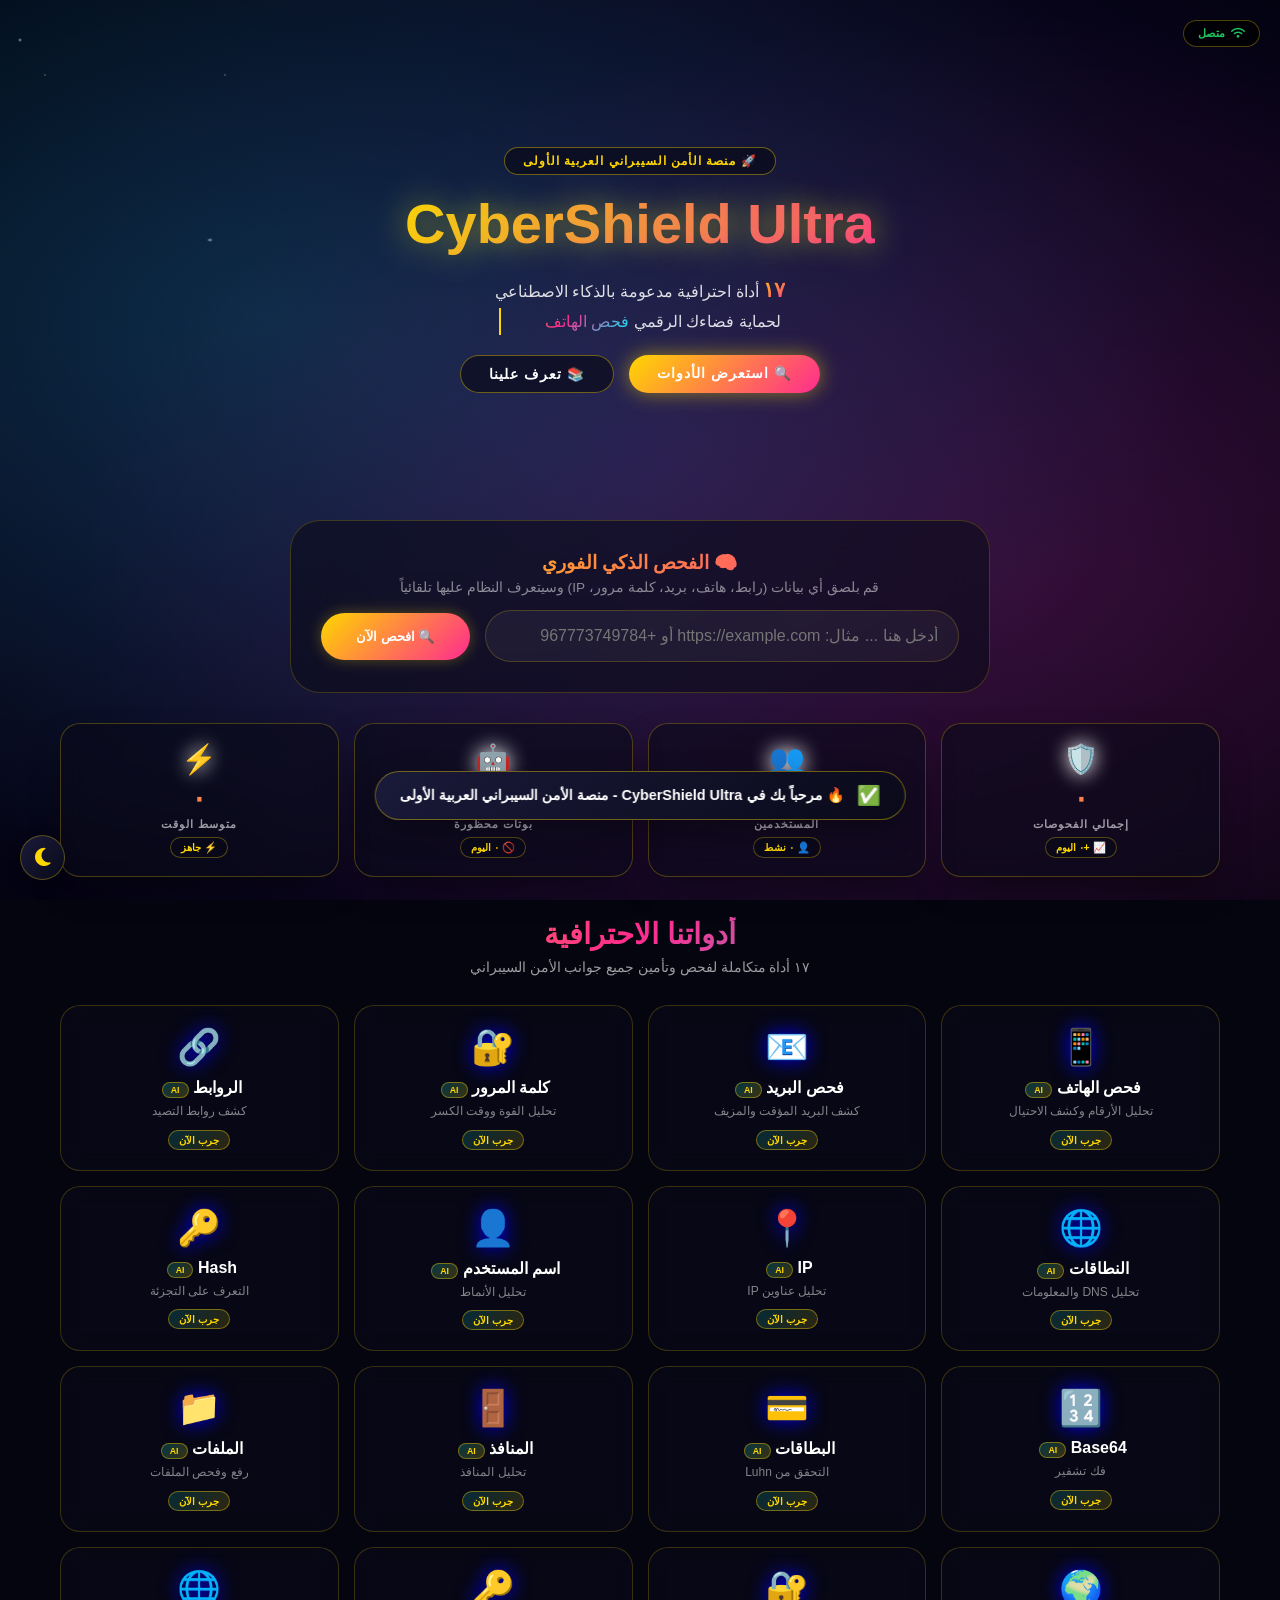
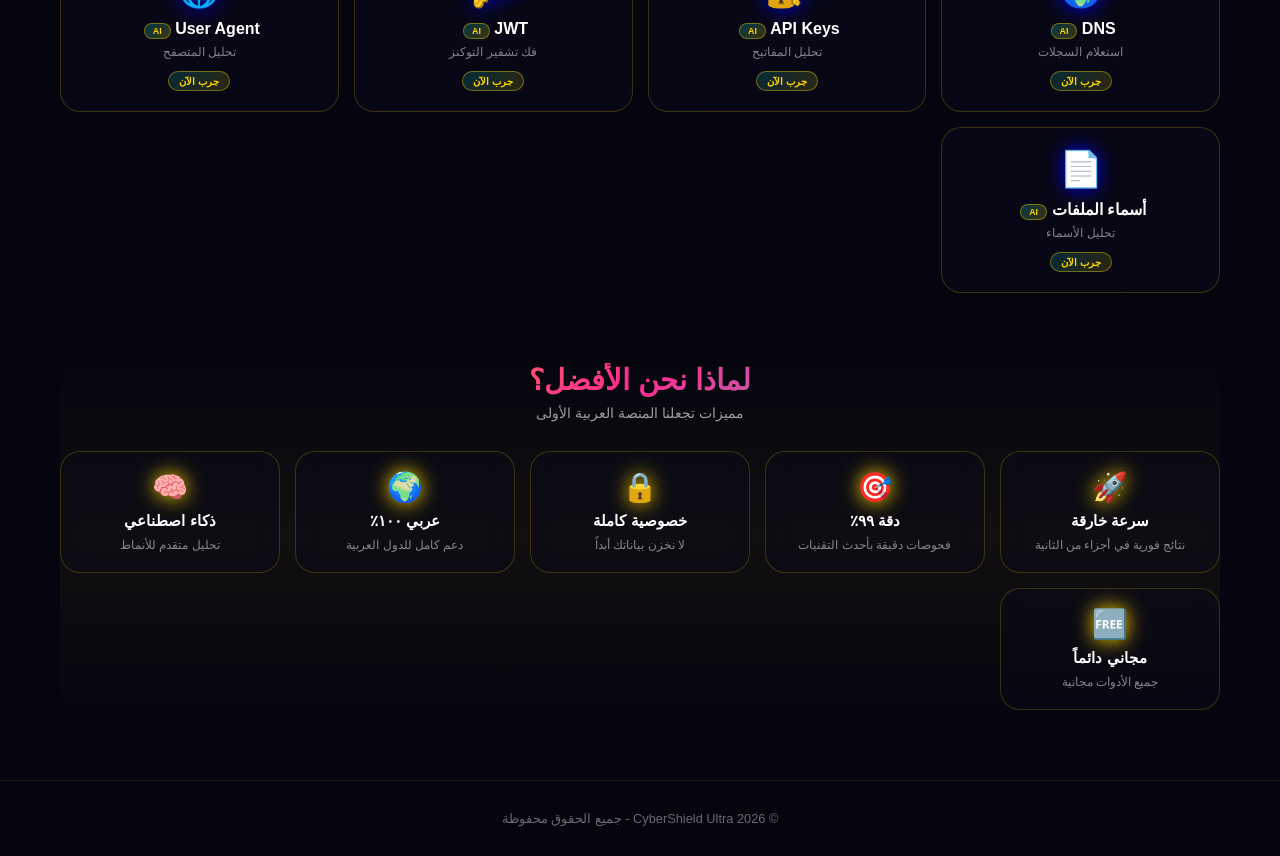
==== index.html @ 10b93363 "Add files via upload" ====
<!DOCTYPE html>
<html lang="ar" dir="rtl">
<head>
    <meta charset="UTF-8">
    <meta name="viewport" content="width=device-width, initial-scale=1.0">
    <title>CyberShield Ultra - منصة الأمن السيبراني العربية الأولى | 17 أداة احترافية مدعومة بالذكاء الاصطناعي</title>
    
    <!-- SEO & Metadata -->
    <meta name="description" content="منصة الأمن السيبراني العربية الأولى CyberShield Ultra تقدم 17 أداة احترافية مجانية: فحص الهاتف وكشف الاحتيال، فحص البريد الإلكتروني والمؤقت، تحليل قوة كلمة المرور، كشف روابط التصيد، تحليل IP و DNS، فحص النطاقات، تحليل Base64 و JWT، التحقق من البطاقات الائتمانية، فحص المنافذ، كشف الملفات الخطرة، تحليل مفاتيح API، وأكثر. إحصائيات حية، ذكاء اصطناعي داخلي، وخصوصية تامة.">
    <meta name="keywords" content="أمن سيبراني, فحص الهاتف, كشف احتيال, فحص البريد الإلكتروني, بريد مؤقت, تحليل كلمة المرور, كشف الروابط, تصيد, فحص IP, تحليل DNS, فحص النطاقات, Base64, JWT, بطاقات ائتمان, فحص المنافذ, أمان الملفات, API Keys, أدوات أمنية مجانية, منصة عربية, CyberShield Ultra">
    <link rel="canonical" href="https://cybersecuritypro.pythonanywhere.com/">

    <!-- Open Graph Tags -->
    <meta property="og:title" content="CyberShield Ultra - منصة الأمن السيبراني العربية الأولى">
    <meta property="og:description" content="منصة الأمن السيبراني العربية الأولى تقدم 17 أداة احترافية مجانية مدعومة بالذكاء الاصطناعي">
    <meta property="og:type" content="website">
    <meta property="og:url" content="https://cybersecuritypro.pythonanywhere.com/">
    <meta property="og:site_name" content="CyberShield Ultra">
    <meta property="og:image" content="https://cybersecuritypro.pythonanywhere.com/static/og-image.jpg">

    <!-- Schema Markup -->
    <script type="application/ld+json">
    {
        "@context": "https://schema.org",
        "@type": "WebSite",
        "name": "CyberShield Ultra",
        "description": "منصة الأمن السيبراني العربية الأولى مع 17 أداة احترافية",
        "url": "https://cybersecuritypro.pythonanywhere.com/",
        "inLanguage": "ar",
        "potentialAction": {
            "@type": "SearchAction",
            "target": {
                "@type": "EntryPoint",
                "urlTemplate": "https://cybersecuritypro.pythonanywhere.com/search?q={search_term_string}"
            },
            "query-input": "required name=search_term_string"
        }
    }
    </script>

    <style>
        /* ============================================================
           CYBERSHIELD ULTRA - LEGENDARY ULTIMATE EDITION v7.0
           (Keep all your original CSS untouched + New Scanner Styles)
           ============================================================ */
        :root {
            --primary-900: #050510;
            --primary-800: #0a0a1a;
            --primary-700: #12122b;
            --primary-600: #1a1a3a;
            --accent-neon: #00f3ff;
            --accent-purple: #b829e0;
            --accent-pink: #ff2b8f;
            --accent-orange: #ff6b2b;
            --accent-gold: #FFD700;
            --accent-silver: #C0C0C0;
            --accent-rainbow: linear-gradient(135deg, #FF0000, #FF7F00, #FFFF00, #00FF00, #0000FF, #4B0082, #9400D3);
            --gradient-magic-1: linear-gradient(135deg, #00f3ff, #b829e0, #ff2b8f, #ff6b2b, #FFD700);
            --gradient-magic-2: linear-gradient(45deg, #FFD700, #ff2b8f, #b829e0, #00f3ff);
            --gradient-magic-3: linear-gradient(225deg, #667eea, #b829e0, #ff2b8f, #FFD700);
            --gradient-rainbow: linear-gradient(90deg, #FF0000, #FF7F00, #FFFF00, #00FF00, #0000FF, #4B0082, #9400D3);
            --glow-magic: 0 0 30px rgba(255, 215, 0, 0.5), 0 0 60px rgba(0, 243, 255, 0.3);
            --glow-rainbow: 0 0 30px rgba(255, 0, 0, 0.5), 0 0 30px rgba(0, 255, 0, 0.3), 0 0 30px rgba(0, 0, 255, 0.3);
        }
        * { margin: 0; padding: 0; box-sizing: border-box; }
        body {
            font-family: 'Tajawal', 'Cairo', sans-serif;
            background: var(--primary-900);
            min-height: 100vh;
            transition: background 0.3s ease;
            overflow-x: hidden;
            color: #fff;
        }
        /* Cosmic Background */
        .cosmic-bg {
            position: fixed; top: 0; left: 0; width: 100%; height: 100%; z-index: -2;
            background: radial-gradient(ellipse at 50% 50%, #0a0a2a, #020210);
            overflow: hidden;
        }
        .stars {
            position: absolute; top: 0; left: 0; width: 100%; height: 100%;
            background-image: radial-gradient(2px 2px at 10% 20%, #fff, rgba(0,0,0,0)), radial-gradient(1px 1px at 30% 50%, #fff, rgba(0,0,0,0)), radial-gradient(3px 2px at 70% 80%, #fff, rgba(0,0,0,0)), radial-gradient(1px 1px at 90% 30%, #fff, rgba(0,0,0,0));
            background-size: 200px 200px, 150px 150px, 300px 300px, 250px 250px;
            background-repeat: no-repeat; animation: starsMove 60s linear infinite; opacity: 0.6;
        }
        @keyframes starsMove { 0% { transform: translate(0, 0); } 100% { transform: translate(50px, 50px); } }
        .nebula {
            position: absolute; top: 50%; left: 50%; width: 150%; height: 150%;
            transform: translate(-50%, -50%);
            background: radial-gradient(ellipse at 30% 40%, rgba(0, 243, 255, 0.15), transparent 50%),
                        radial-gradient(ellipse at 70% 60%, rgba(255, 43, 143, 0.15), transparent 50%),
                        radial-gradient(ellipse at 50% 50%, rgba(184, 41, 224, 0.1), transparent 70%);
            animation: nebulaPulse 20s ease-in-out infinite;
        }
        @keyframes nebulaPulse { 0%, 100% { transform: translate(-50%, -50%) scale(1); opacity: 0.5; } 50% { transform: translate(-50%, -50%) scale(1.1); opacity: 0.8; } }

        /* Light Mode (Kept intact) */
        body.light-mode { --primary-900: #f0f4ff; --primary-800: #e8edff; background: #f0f4ff; }
        body.light-mode .cosmic-bg { background: radial-gradient(ellipse at 50% 50%, #e8edff, #dce4ff); }
        body.light-mode .stat-card-legendary, body.light-mode .tool-card-legendary, body.light-mode .feature-item-legendary { background: rgba(255, 255, 255, 0.9); border-color: rgba(0, 0, 0, 0.1); }
        body.light-mode .stat-label, body.light-mode .tool-desc, body.light-mode .feature-desc { color: rgba(0, 0, 0, 0.6); }
        body.light-mode .tool-name, body.light-mode .feature-title { color: #1a1a3a; }

        /* Welcome Screen */
        .welcome-screen {
            position: fixed; top: 0; left: 0; right: 0; bottom: 0;
            background: linear-gradient(135deg, #0a0a1a, #050510); z-index: 100000;
            display: flex; align-items: center; justify-content: center; flex-direction: column; gap: 20px;
            transition: opacity 0.5s ease, visibility 0.5s ease;
        }
        .welcome-screen.hide { opacity: 0; visibility: hidden; }
        .welcome-logo { font-size: 6rem; animation: welcomePulse 1s ease infinite; filter: drop-shadow(0 0 30px #FFD700); }
        @keyframes welcomePulse { 0%, 100% { transform: scale(1); } 50% { transform: scale(1.15); } }
        .welcome-text { font-size: 1.8rem; font-weight: 800; background: linear-gradient(135deg, #FFD700, #ff2b8f, #00f3ff); -webkit-background-clip: text; -webkit-text-fill-color: transparent; }
        .welcome-spinner { width: 60px; height: 60px; border: 3px solid rgba(255, 215, 0, 0.2); border-top-color: #FFD700; border-right-color: #ff2b8f; border-bottom-color: #00f3ff; border-radius: 50%; animation: spin 1s linear infinite; }
        @keyframes spin { to { transform: rotate(360deg); } }

        /* Progress Bar */
        .progress-bar {
            position: fixed; top: 0; left: 0; width: 0%; height: 4px;
            background: linear-gradient(90deg, #FFD700, #ff2b8f, #00f3ff, #FFD700); background-size: 200% 100%;
            z-index: 10000; transition: width 0.1s ease; box-shadow: 0 0 20px rgba(255, 215, 0, 0.8);
            animation: progressGlow 2s linear infinite;
        }
        @keyframes progressGlow { 0% { background-position: 0% 0%; } 100% { background-position: 200% 0%; } }

        /* Internet Status & Theme Toggle */
        .internet-status {
            position: fixed; top: 20px; right: 20px; padding: 6px 14px; background: rgba(0, 0, 0, 0.7);
            backdrop-filter: blur(10px); border-radius: 50px; font-size: 0.7rem; z-index: 1000;
            display: flex; align-items: center; gap: 6px; border: 1px solid rgba(255, 215, 0, 0.3); font-weight: 600;
        }
        .internet-status.online { color: #22c55e; } .internet-status.offline { color: #ef4444; }
        .theme-toggle {
            position: fixed; bottom: 20px; left: 20px; width: 45px; height: 45px;
            background: linear-gradient(135deg, #1a1a3a, #0a0a1a); border: 1px solid rgba(255, 215, 0, 0.3);
            border-radius: 50%; display: flex; align-items: center; justify-content: center; cursor: pointer;
            z-index: 1000; transition: all 0.3s ease; box-shadow: 0 5px 15px rgba(0, 0, 0, 0.3);
        }
        .theme-toggle:hover { transform: scale(1.1) rotate(15deg); border-color: #FFD700; box-shadow: 0 0 25px rgba(255, 215, 0, 0.6); }
        .theme-toggle i { font-size: 1.3rem; color: #FFD700; transition: transform 0.3s ease; }
        .theme-toggle:hover i { transform: rotate(360deg); }
        .toast-notification {
            position: fixed; bottom: 80px; left: 50%; transform: translateX(-50%) translateY(100px);
            background: linear-gradient(135deg, #1a1a3a, #0a0a1a); border: 1px solid rgba(255, 215, 0, 0.4);
            border-radius: 60px; padding: 12px 24px; color: #fff; z-index: 10000;
            transition: transform 0.3s cubic-bezier(0.175, 0.885, 0.32, 1.275);
            box-shadow: 0 10px 30px rgba(0, 0, 0, 0.3); backdrop-filter: blur(15px);
            display: flex; align-items: center; gap: 12px; font-size: 0.9rem; font-weight: 600;
        }
        .toast-notification.show { transform: translateX(-50%) translateY(0); }
        .toast-icon { font-size: 1.2rem; animation: toastIconPop 0.3s ease; }
        @keyframes toastIconPop { 0% { transform: scale(0); } 100% { transform: scale(1); } }

        /* HERO SECTION & ORIGINAL CSS */
        .hero-legendary { position: relative; min-height: 60vh; display: flex; align-items: center; justify-content: center; text-align: center; padding: 40px 20px; overflow: hidden; }
        .hero-content { position: relative; z-index: 10; max-width: 800px; margin: 0 auto; }
        .hero-badge { display: inline-block; padding: 6px 18px; background: rgba(10, 10, 26, 0.7); border: 1px solid rgba(255, 215, 0, 0.4); border-radius: 50px; color: #FFD700; font-size: 0.75rem; font-weight: 700; letter-spacing: 1px; text-transform: uppercase; margin-bottom: 15px; backdrop-filter: blur(10px); animation: badgePulse 2s infinite; }
        @keyframes badgePulse { 0%, 100% { box-shadow: 0 0 0 0 rgba(255, 215, 0, 0.4); } 50% { box-shadow: 0 0 0 10px rgba(255, 215, 0, 0); } }
        .hero-title { font-size: clamp(2rem, 6vw, 3.5rem); font-weight: 900; line-height: 1.2; margin-bottom: 15px; background: linear-gradient(135deg, #FFD700, #ff2b8f, #00f3ff, #b829e0); background-size: 300% 300%; -webkit-background-clip: text; -webkit-text-fill-color: transparent; animation: gradientMove 5s ease infinite; text-shadow: var(--glow-magic); }
        @keyframes gradientMove { 0%, 100% { background-position: 0% 50%; } 50% { background-position: 100% 50%; } }
        .hero-subtitle { font-size: 1rem; color: rgba(255, 255, 255, 0.85); max-width: 550px; margin: 0 auto 20px; line-height: 1.7; }
        .hero-highlight { font-weight: 800; background: linear-gradient(135deg, #FFD700, #ff2b8f); -webkit-background-clip: text; -webkit-text-fill-color: transparent; font-size: 1.3rem; display: inline-block; }
        .typed-text { display: inline-block; min-width: 130px; text-align: right; background: linear-gradient(135deg, #FFD700, #ff2b8f, #00f3ff); -webkit-background-clip: text; -webkit-text-fill-color: transparent; border-left: 2px solid #FFD700; padding-left: 8px; animation: blink 0.7s infinite; }
        @keyframes blink { 0%, 100% { border-left-color: #FFD700; } 50% { border-left-color: transparent; } }
        .hero-buttons { display: flex; gap: 15px; justify-content: center; flex-wrap: wrap; }
        .btn-legendary { padding: 10px 28px; border-radius: 50px; font-weight: 700; font-size: 0.85rem; letter-spacing: 1px; text-transform: uppercase; transition: all 0.4s cubic-bezier(0.175, 0.885, 0.32, 1.275); position: relative; overflow: hidden; border: none; cursor: pointer; z-index: 1; display: inline-block; text-decoration: none; }
        .btn-primary { background: linear-gradient(135deg, #FFD700, #ff2b8f); color: white; box-shadow: 0 0 20px rgba(255, 215, 0, 0.5); }
        .btn-primary:hover { transform: translateY(-3px); box-shadow: 0 10px 30px rgba(255, 215, 0, 0.6); }
        .btn-secondary { background: rgba(10, 10, 26, 0.7); backdrop-filter: blur(10px); border: 1px solid rgba(255, 215, 0, 0.4); color: #fff; }
        .btn-secondary:hover { background: rgba(255, 215, 0, 0.15); transform: translateY(-3px); border-color: #FFD700; }

        /* Original Stats & Cards CSS */
        .stats-legendary { display: grid; grid-template-columns: repeat(4, 1fr); gap: 15px; margin: 30px 20px; }
        @media (max-width: 768px) { .stats-legendary { grid-template-columns: repeat(2, 1fr); } } @media (max-width: 480px) { .stats-legendary { grid-template-columns: 1fr; } }
        .stat-card-legendary { background: rgba(10, 10, 26, 0.6); backdrop-filter: blur(15px); border: 1px solid rgba(255, 215, 0, 0.25); border-radius: 20px; padding: 18px 12px; text-align: center; transition: all 0.4s cubic-bezier(0.175, 0.885, 0.32, 1.275); position: relative; overflow: hidden; box-shadow: 0 15px 35px -10px rgba(0, 0, 0, 0.5); }
        .stat-card-legendary::before { content: ''; position: absolute; top: 0; left: 0; right: 0; height: 100%; background: linear-gradient(135deg, rgba(0, 243, 255, 0.1), rgba(255, 215, 0, 0.1)); transform: translateY(100%); transition: transform 0.4s ease; }
        .stat-card-legendary:hover::before { transform: translateY(0); }
        .stat-card-legendary:hover { transform: translateY(-5px); border-color: rgba(255, 215, 0, 0.5); box-shadow: 0 20px 40px -15px rgba(255, 215, 0, 0.4); }
        .stat-icon { font-size: 1.8rem; margin-bottom: 8px; filter: drop-shadow(0 0 10px currentColor); animation: statFloat 3s ease-in-out infinite; }
        @keyframes statFloat { 0%, 100% { transform: translateY(0); } 50% { transform: translateY(-5px); } }
        .stat-value { font-size: 1.8rem; font-weight: 900; background: linear-gradient(135deg, #FFD700, #ff2b8f); -webkit-background-clip: text; -webkit-text-fill-color: transparent; line-height: 1; margin-bottom: 5px; }
        .stat-label { color: rgba(255, 255, 255, 0.6); font-size: 0.7rem; text-transform: uppercase; letter-spacing: 1px; font-weight: 600; margin-bottom: 6px; }
        .stat-trend { display: inline-block; padding: 3px 10px; background: rgba(10, 10, 26, 0.7); border: 1px solid rgba(255, 215, 0, 0.3); border-radius: 50px; color: #FFD700; font-size: 0.65rem; font-weight: 600; }

        /* TOOLS & FEATURES */
        .container { max-width: 1200px; margin: 0 auto; }
        .tools-legendary { margin: 40px 20px; }
        .section-header-legendary { text-align: center; margin-bottom: 30px; }
        .section-title-legendary { font-size: 1.8rem; font-weight: 800; margin-bottom: 8px; background: linear-gradient(135deg, #FFD700, #ff2b8f, #00f3ff); -webkit-background-clip: text; -webkit-text-fill-color: transparent; }
        .section-subtitle-legendary { color: rgba(255, 255, 255, 0.6); font-size: 0.85rem; max-width: 400px; margin: 0 auto; }
        .tools-grid-legendary { display: grid; grid-template-columns: repeat(auto-fill, minmax(260px, 1fr)); gap: 15px; }
        .tool-card-legendary { background: rgba(10, 10, 26, 0.5); backdrop-filter: blur(10px); border: 1px solid rgba(255, 215, 0, 0.2); border-radius: 20px; padding: 20px 15px; text-align: center; transition: all 0.4s cubic-bezier(0.175, 0.885, 0.32, 1.275); cursor: pointer; position: relative; overflow: hidden; text-decoration: none; display: block; }
        .tool-card-legendary::before { content: ''; position: absolute; top: 0; left: 0; right: 0; height: 100%; background: linear-gradient(135deg, rgba(0, 243, 255, 0.08), rgba(255, 215, 0, 0.08)); transform: translateY(100%); transition: transform 0.4s ease; z-index: 0; }
        .tool-card-legendary:hover { transform: translateY(-5px); border-color: #FFD700; box-shadow: 0 20px 35px -12px rgba(255, 215, 0, 0.3); }
        .tool-card-legendary:hover::before { transform: translateY(0); }
        .tool-icon { font-size: 2.2rem; margin-bottom: 10px; position: relative; z-index: 1; filter: drop-shadow(0 0 10px currentColor); transition: all 0.3s ease; }
        .tool-card-legendary:hover .tool-icon { transform: scale(1.1) rotate(5deg); filter: drop-shadow(0 0 20px #FFD700); }
        .tool-name { font-size: 1rem; font-weight: 700; color: #fff; margin-bottom: 5px; position: relative; z-index: 1; }
        .tool-desc { color: rgba(255, 255, 255, 0.5); font-size: 0.75rem; line-height: 1.4; margin-bottom: 10px; position: relative; z-index: 1; }
        .tool-badge { display: inline-block; padding: 3px 10px; background: linear-gradient(135deg, rgba(0, 243, 255, 0.15), rgba(255, 215, 0, 0.15)); border: 1px solid rgba(255, 215, 0, 0.4); border-radius: 50px; color: #FFD700; font-size: 0.65rem; font-weight: 600; position: relative; z-index: 1; }
        .ai-badge { display: inline-flex; align-items: center; gap: 3px; background: linear-gradient(135deg, rgba(0, 243, 255, 0.2), rgba(255, 215, 0, 0.2)); border: 1px solid rgba(255, 215, 0, 0.4); border-radius: 50px; padding: 2px 8px; font-size: 0.55rem; font-weight: 600; color: #FFD700; margin-left: 5px; content: 'AI'; }

        /* NEW: Quick Scanner Box (Added with original aesthetics) */
        .scanner-box-legendary {
            max-width: 700px; margin: -20px auto 30px; position: relative; z-index: 20;
            background: rgba(10, 10, 26, 0.6); backdrop-filter: blur(20px); border: 1px solid rgba(255, 215, 0, 0.2);
            border-radius: 30px; padding: 30px; text-align: center;
        }
        .scanner-input-group { display: flex; gap: 15px; align-items: center; margin-top: 15px; flex-wrap: wrap; justify-content: center; }
        #scannerInput { flex: 1; min-width: 200px; padding: 16px 20px; border-radius: 60px; background: rgba(255, 255, 255, 0.05); border: 1px solid rgba(255, 215, 0, 0.2); color: white; font-size: 1rem; outline: none; transition: 0.3s; }
        #scannerInput:focus { border-color: #FFD700; box-shadow: 0 0 15px rgba(255, 215, 0, 0.2); }
        #scanBtnAction { padding: 16px 35px; border-radius: 60px; border: none; background: linear-gradient(135deg, #FFD700, #ff2b8f); color: white; font-weight: bold; cursor: pointer; transition: 0.3s; box-shadow: 0 0 15px rgba(255, 215, 0, 0.3); }
        #scanBtnAction:hover { transform: scale(1.05); box-shadow: 0 0 25px rgba(255, 215, 0, 0.5); }
        #scannerResult { margin-top: 20px; display: none; text-align: left; background: rgba(0, 0, 0, 0.3); border-radius: 16px; padding: 15px; border: 1px solid rgba(255, 215, 0, 0.1); max-height: 250px; overflow-y: auto; }
        #scannerResult pre { font-family: monospace; color: #a5f3fc; white-space: pre-wrap; word-wrap: break-word; margin: 0; }
        .scanner-loader { display: none; margin: 10px auto; width: 30px; height: 30px; border-radius: 50%; border: 3px solid rgba(255,255,255,0.1); border-top-color: #FFD700; animation: spin 1s linear infinite; }

        .features-legendary { margin: 40px 20px; padding: 30px 0; background: linear-gradient(180deg, transparent, rgba(255, 215, 0, 0.05), transparent); border-radius: 50px; }
        .features-grid-legendary { display: grid; grid-template-columns: repeat(auto-fit, minmax(220px, 1fr)); gap: 15px; }
        .feature-item-legendary { background: rgba(10, 10, 26, 0.4); backdrop-filter: blur(10px); border: 1px solid rgba(255, 215, 0, 0.2); border-radius: 20px; padding: 18px; text-align: center; transition: all 0.4s ease; }
        .feature-item-legendary:hover { border-color: #FFD700; transform: translateY(-5px); box-shadow: 0 15px 30px -12px rgba(255, 215, 0, 0.3); }
        .feature-icon { font-size: 1.8rem; margin-bottom: 8px; filter: drop-shadow(0 0 10px #FFD700); }
        .feature-title { font-size: 0.95rem; font-weight: 700; color: #fff; margin-bottom: 6px; }
        .feature-desc { color: rgba(255, 255, 255, 0.5); font-size: 0.75rem; line-height: 1.5; }
        .scroll-reveal { opacity: 0; transform: translateY(30px); transition: all 0.6s cubic-bezier(0.175, 0.885, 0.32, 1.275); }
        .scroll-reveal.revealed { opacity: 1; transform: translateY(0); }
        ::-webkit-scrollbar { width: 8px; } ::-webkit-scrollbar-track { background: #0a0a1a; } ::-webkit-scrollbar-thumb { background: linear-gradient(135deg, #FFD700, #ff2b8f); border-radius: 10px; } ::-webkit-scrollbar-thumb:hover { background: linear-gradient(135deg, #ff2b8f, #00f3ff); }
    </style>
</head>
<body>

<div class="cosmic-bg"><div class="stars"></div><div class="nebula"></div></div>

<div class="welcome-screen" id="welcomeScreen">
    <div class="welcome-logo">🛡️</div>
    <div class="welcome-text">CyberShield Ultra</div>
    <div class="welcome-spinner"></div>
</div>

<div class="progress-bar" id="progressBar"></div>
<div class="internet-status" id="internetStatus">
    <i class="fas fa-wifi"></i> <span id="internetText">متصل</span>
</div>
<div class="theme-toggle" id="themeToggle">
    <i class="fas fa-moon"></i>
</div>

<section class="hero-legendary">
    <div class="hero-content">
        <div class="hero-badge">🚀 منصة الأمن السيبراني العربية الأولى</div>
        <h2 class="hero-title">CyberShield Ultra</h2>
        <p class="hero-subtitle">
            <span class="hero-highlight">١٧</span> أداة احترافية مدعومة بالذكاء الاصطناعي<br>
            لحماية فضاءك الرقمي <span class="typed-text"></span>
        </p>
        <div class="hero-buttons">
            <a href="#tools" class="btn-legendary btn-primary">🔍 استعرض الأدوات</a>
            <a href="https://cybersecuritypro.pythonanywhere.com/about" class="btn-legendary btn-secondary">📚 تعرف علينا</a>
        </div>
    </div>
</section>

<!-- ⭐ NEW: ULTRA SMART SCANNER (Works with all 17 tools via API) -->
<div class="container">
    <div class="scanner-box-legendary scroll-reveal">
        <h3 style="margin-bottom: 5px; font-size: 1.2rem; background: linear-gradient(135deg, #FFD700, #ff2b8f); -webkit-background-clip: text; -webkit-text-fill-color: transparent;">🧠 الفحص الذكي الفوري</h3>
        <p style="color: rgba(255,255,255,0.5); font-size: 0.85rem;">قم بلصق أي بيانات (رابط، هاتف، بريد، كلمة مرور، IP) وسيتعرف النظام عليها تلقائياً</p>
        <div class="scanner-input-group">
            <input type="text" id="scannerInput" placeholder="أدخل هنا ... مثال: https://example.com أو +967773749784">
            <button id="scanBtnAction" onclick="runSmartScan()">🔍 افحص الآن</button>
        </div>
        <div class="scanner-loader" id="scannerLoader"></div>
        <div id="scannerResult"><pre></pre></div>
    </div>
</div>

<div class="container">
    <div class="stats-legendary">
        <div class="stat-card-legendary scroll-reveal">
            <div class="stat-icon">🛡️</div>
            <div class="stat-value"><span class="counter-number" id="total-scans">٠</span></div>
            <div class="stat-label">إجمالي الفحوصات</div>
            <div class="stat-trend" id="scans-trend">📈 +٠ اليوم</div>
        </div>
        <div class="stat-card-legendary scroll-reveal">
            <div class="stat-icon">👥</div>
            <div class="stat-value"><span class="counter-number" id="total-users">٠</span></div>
            <div class="stat-label">المستخدمين</div>
            <div class="stat-trend" id="users-trend">👤 ٠ نشط</div>
        </div>
        <div class="stat-card-legendary scroll-reveal">
            <div class="stat-icon">🤖</div>
            <div class="stat-value"><span class="counter-number" id="blocked-bots">٠</span></div>
            <div class="stat-label">بوتات محظورة</div>
            <div class="stat-trend" id="bots-trend">🚫 ٠ اليوم</div>
        </div>
        <div class="stat-card-legendary scroll-reveal">
            <div class="stat-icon">⚡</div>
            <div class="stat-value"><span class="counter-number" id="avg-time">٠</span></div>
            <div class="stat-label">متوسط الوقت</div>
            <div class="stat-trend" id="time-trend">⚡ جاهز</div>
        </div>
    </div>

    <section class="tools-legendary" id="tools">
        <div class="section-header-legendary">
            <h2 class="section-title-legendary">أدواتنا الاحترافية</h2>
            <p class="section-subtitle-legendary">١٧ أداة متكاملة لفحص وتأمين جميع جوانب الأمن السيبراني</p>
        </div>
        <div class="tools-grid-legendary">
            <!-- Static 17 Tools (Fixed Absolute URLs) -->
            <a href="https://cybersecuritypro.pythonanywhere.com/phone-check" class="tool-card-legendary scroll-reveal"><div class="tool-icon">📱</div><h3 class="tool-name">فحص الهاتف <span class="ai-badge">AI</span></h3><p class="tool-desc">تحليل الأرقام وكشف الاحتيال</p><span class="tool-badge">جرب الآن</span></a>
            <a href="https://cybersecuritypro.pythonanywhere.com/email-check" class="tool-card-legendary scroll-reveal"><div class="tool-icon">📧</div><h3 class="tool-name">فحص البريد <span class="ai-badge">AI</span></h3><p class="tool-desc">كشف البريد المؤقت والمزيف</p><span class="tool-badge">جرب الآن</span></a>
            <a href="https://cybersecuritypro.pythonanywhere.com/password-check" class="tool-card-legendary scroll-reveal"><div class="tool-icon">🔐</div><h3 class="tool-name">كلمة المرور <span class="ai-badge">AI</span></h3><p class="tool-desc">تحليل القوة ووقت الكسر</p><span class="tool-badge">جرب الآن</span></a>
            <a href="https://cybersecuritypro.pythonanywhere.com/url-check" class="tool-card-legendary scroll-reveal"><div class="tool-icon">🔗</div><h3 class="tool-name">الروابط <span class="ai-badge">AI</span></h3><p class="tool-desc">كشف روابط التصيد</p><span class="tool-badge">جرب الآن</span></a>
            <a href="https://cybersecuritypro.pythonanywhere.com/domain-check" class="tool-card-legendary scroll-reveal"><div class="tool-icon">🌐</div><h3 class="tool-name">النطاقات <span class="ai-badge">AI</span></h3><p class="tool-desc">تحليل DNS والمعلومات</p><span class="tool-badge">جرب الآن</span></a>
            <a href="https://cybersecuritypro.pythonanywhere.com/ip-check" class="tool-card-legendary scroll-reveal"><div class="tool-icon">📍</div><h3 class="tool-name">IP <span class="ai-badge">AI</span></h3><p class="tool-desc">تحليل عناوين IP</p><span class="tool-badge">جرب الآن</span></a>
            <a href="https://cybersecuritypro.pythonanywhere.com/username-check" class="tool-card-legendary scroll-reveal"><div class="tool-icon">👤</div><h3 class="tool-name">اسم المستخدم <span class="ai-badge">AI</span></h3><p class="tool-desc">تحليل الأنماط</p><span class="tool-badge">جرب الآن</span></a>
            <a href="https://cybersecuritypro.pythonanywhere.com/hash-check" class="tool-card-legendary scroll-reveal"><div class="tool-icon">🔑</div><h3 class="tool-name">Hash <span class="ai-badge">AI</span></h3><p class="tool-desc">التعرف على التجزئة</p><span class="tool-badge">جرب الآن</span></a>
            <a href="https://cybersecuritypro.pythonanywhere.com/base64-check" class="tool-card-legendary scroll-reveal"><div class="tool-icon">🔢</div><h3 class="tool-name">Base64 <span class="ai-badge">AI</span></h3><p class="tool-desc">فك تشفير</p><span class="tool-badge">جرب الآن</span></a>
            <a href="https://cybersecuritypro.pythonanywhere.com/credit-card-check" class="tool-card-legendary scroll-reveal"><div class="tool-icon">💳</div><h3 class="tool-name">البطاقات <span class="ai-badge">AI</span></h3><p class="tool-desc">التحقق من Luhn</p><span class="tool-badge">جرب الآن</span></a>
            <a href="https://cybersecuritypro.pythonanywhere.com/port-check" class="tool-card-legendary scroll-reveal"><div class="tool-icon">🚪</div><h3 class="tool-name">المنافذ <span class="ai-badge">AI</span></h3><p class="tool-desc">تحليل المنافذ</p><span class="tool-badge">جرب الآن</span></a>
            <a href="https://cybersecuritypro.pythonanywhere.com/file-upload-check" class="tool-card-legendary scroll-reveal"><div class="tool-icon">📁</div><h3 class="tool-name">الملفات <span class="ai-badge">AI</span></h3><p class="tool-desc">رفع وفحص الملفات</p><span class="tool-badge">جرب الآن</span></a>
            <a href="https://cybersecuritypro.pythonanywhere.com/dns-check" class="tool-card-legendary scroll-reveal"><div class="tool-icon">🌍</div><h3 class="tool-name">DNS <span class="ai-badge">AI</span></h3><p class="tool-desc">استعلام السجلات</p><span class="tool-badge">جرب الآن</span></a>
            <a href="https://cybersecuritypro.pythonanywhere.com/api-key-check" class="tool-card-legendary scroll-reveal"><div class="tool-icon">🔐</div><h3 class="tool-name">API Keys <span class="ai-badge">AI</span></h3><p class="tool-desc">تحليل المفاتيح</p><span class="tool-badge">جرب الآن</span></a>
            <a href="https://cybersecuritypro.pythonanywhere.com/jwt-check" class="tool-card-legendary scroll-reveal"><div class="tool-icon">🔑</div><h3 class="tool-name">JWT <span class="ai-badge">AI</span></h3><p class="tool-desc">فك تشفير التوكنز</p><span class="tool-badge">جرب الآن</span></a>
            <a href="https://cybersecuritypro.pythonanywhere.com/user-agent-check" class="tool-card-legendary scroll-reveal"><div class="tool-icon">🌐</div><h3 class="tool-name">User Agent <span class="ai-badge">AI</span></h3><p class="tool-desc">تحليل المتصفح</p><span class="tool-badge">جرب الآن</span></a>
            <a href="https://cybersecuritypro.pythonanywhere.com/filename-check" class="tool-card-legendary scroll-reveal"><div class="tool-icon">📄</div><h3 class="tool-name">أسماء الملفات <span class="ai-badge">AI</span></h3><p class="tool-desc">تحليل الأسماء</p><span class="tool-badge">جرب الآن</span></a>
        </div>
    </section>

    <section class="features-legendary">
        <div class="section-header-legendary">
            <h2 class="section-title-legendary">لماذا نحن الأفضل؟</h2>
            <p class="section-subtitle-legendary">مميزات تجعلنا المنصة العربية الأولى</p>
        </div>
        <div class="features-grid-legendary">
            <div class="feature-item-legendary scroll-reveal"><div class="feature-icon">🚀</div><h3 class="feature-title">سرعة خارقة</h3><p class="feature-desc">نتائج فورية في أجزاء من الثانية</p></div>
            <div class="feature-item-legendary scroll-reveal"><div class="feature-icon">🎯</div><h3 class="feature-title">دقة ٩٩٪</h3><p class="feature-desc">فحوصات دقيقة بأحدث التقنيات</p></div>
            <div class="feature-item-legendary scroll-reveal"><div class="feature-icon">🔒</div><h3 class="feature-title">خصوصية كاملة</h3><p class="feature-desc">لا نخزن بياناتك أبداً</p></div>
            <div class="feature-item-legendary scroll-reveal"><div class="feature-icon">🌍</div><h3 class="feature-title">عربي ١٠٠٪</h3><p class="feature-desc">دعم كامل للدول العربية</p></div>
            <div class="feature-item-legendary scroll-reveal"><div class="feature-icon">🧠</div><h3 class="feature-title">ذكاء اصطناعي</h3><p class="feature-desc">تحليل متقدم للأنماط</p></div>
            <div class="feature-item-legendary scroll-reveal"><div class="feature-icon">🆓</div><h3 class="feature-title">مجاني دائماً</h3><p class="feature-desc">جميع الأدوات مجانية</p></div>
        </div>
    </section>
</div>

<footer style="text-align: center; padding: 30px; color: rgba(255,255,255,0.4); font-size: 0.8rem; border-top: 1px solid rgba(255,215,0,0.1); margin-top: 40px;">
    <p>© 2026 CyberShield Ultra - جميع الحقوق محفوظة</p>
</footer>

<!-- JAVASCRIPT -->
<link rel="stylesheet" href="https://cdnjs.cloudflare.com/ajax/libs/font-awesome/6.4.0/css/all.min.css">
<script>
(function() {
    "use strict";
    function toArabicNumber(num) {
        if (num === undefined || num === null) return '٠';
        const arabicDigits = ['٠', '١', '٢', '٣', '٤', '٥', '٦', '٧', '٨', '٩'];
        return num.toString().replace(/\d/g, (d) => arabicDigits[d]);
    }
    
    function animateCounter(element, target) {
        if (!element) return;
        let current = 0; const duration = 1000; const stepTime = 20; const steps = duration / stepTime; const increment = target / steps;
        const interval = setInterval(() => {
            current += increment;
            if (current >= target) { element.textContent = toArabicNumber(Math.floor(target)); clearInterval(interval); element.style.transform = 'scale(1.05)'; setTimeout(() => { element.style.transform = ''; }, 200); }
            else { element.textContent = toArabicNumber(Math.floor(current)); }
        }, stepTime);
    }

    async function loadLiveStats() {
        try {
            // ✅ FIX: Absolute URL pointing to your PythonAnywhere API
            const response = await fetch('https://cybersecuritypro.pythonanywhere.com/api/public/stats');
            if (response.ok) {
                const stats = await response.json();
                animateCounter(document.getElementById('total-scans'), stats.total_scans || 0);
                animateCounter(document.getElementById('total-users'), stats.active_users || 0);
                animateCounter(document.getElementById('blocked-bots'), stats.blocked_bots || 0);
                animateCounter(document.getElementById('avg-time'), Math.round(stats.avg_response_time_ms || 0));
                const scansTrend = document.getElementById('scans-trend');
                if (scansTrend) scansTrend.innerHTML = `📈 +${toArabicNumber(stats.today_scans || 0)} اليوم`;
            }
        } catch (error) { console.error('❌ فشل جلب الإحصائيات:', error); }
    }

    function showToast(message, type = 'success') {
        const toast = document.createElement('div'); toast.className = 'toast-notification';
        const icon = type === 'success' ? '✅' : type === 'error' ? '❌' : 'ℹ️';
        toast.innerHTML = `<div class="toast-icon">${icon}</div><div>${message}</div>`;
        document.body.appendChild(toast);
        setTimeout(() => toast.classList.add('show'), 100);
        setTimeout(() => { toast.classList.remove('show'); setTimeout(() => toast.remove(), 300); }, 3000);
    }

    // Typing Effect (Kept as is)
    const words = ['فحص الهاتف', 'كشف البريد المزيف', 'تحليل كلمة المرور', 'كشف روابط التصيد', 'تحليل IP', 'فحص النطاقات'];
    let wordIndex = 0, charIndex = 0, isDeleting = false;
    function typeEffect() {
        const currentWord = words[wordIndex];
        let displayedText = '';
        if (isDeleting) { displayedText = currentWord.substring(0, charIndex - 1); charIndex--; }
        else { displayedText = currentWord.substring(0, charIndex + 1); charIndex++; }
        const heroSubtitle = document.querySelector('.hero-subtitle');
        if (heroSubtitle) {
            let typedSpan = heroSubtitle.querySelector('.typed-text');
            if (!typedSpan && heroSubtitle.innerHTML.includes('لحماية فضاءك الرقمي')) {
                heroSubtitle.innerHTML = heroSubtitle.innerHTML + ' <span class="typed-text"></span>';
                typedSpan = heroSubtitle.querySelector('.typed-text');
            }
            if (typedSpan) typedSpan.textContent = displayedText;
        }
        if (!isDeleting && charIndex === currentWord.length) { isDeleting = true; setTimeout(typeEffect, 2000); }
        else if (isDeleting && charIndex === 0) { isDeleting = false; wordIndex = (wordIndex + 1) % words.length; setTimeout(typeEffect, 500); }
        else { setTimeout(typeEffect, isDeleting ? 50 : 100); }
    }
    setTimeout(typeEffect, 1000);

    // Progress Bar
    const progressBar = document.getElementById('progressBar');
    window.addEventListener('scroll', () => {
        const winScroll = document.body.scrollTop || document.documentElement.scrollTop;
        const height = document.documentElement.scrollHeight - document.documentElement.clientHeight;
        if (height > 0) progressBar.style.width = (winScroll / height) * 100 + '%';
    });

    // Theme Toggle
    const themeToggle = document.getElementById('themeToggle');
    let isDarkMode = true;
    themeToggle.addEventListener('click', () => {
        isDarkMode = !isDarkMode;
        if (isDarkMode) { document.body.classList.remove('light-mode'); themeToggle.innerHTML = '<i class="fas fa-moon"></i>'; showToast('🌙 تم التبديل إلى الوضع الليلي', 'info'); }
        else { document.body.classList.add('light-mode'); themeToggle.innerHTML = '<i class="fas fa-sun"></i>'; showToast('☀️ تم التبديل إلى الوضع النهاري', 'info'); }
    });

    // Internet Status
    const internetStatus = document.getElementById('internetStatus'); const internetText = document.getElementById('internetText');
    function updateInternetStatus() {
        if (navigator.onLine) { internetStatus.classList.add('online'); internetStatus.classList.remove('offline'); internetText.textContent = 'متصل'; }
        else { internetStatus.classList.add('offline'); internetStatus.classList.remove('online'); internetText.textContent = 'غير متصل'; showToast('⚠️ انقطع الاتصال بالإنترنت!', 'error'); }
    }
    window.addEventListener('online', updateInternetStatus); window.addEventListener('offline', updateInternetStatus); updateInternetStatus();

    // Scroll Reveal
    const revealElements = document.querySelectorAll('.scroll-reveal');
    const revealObserver = new IntersectionObserver((entries) => {
        entries.forEach(entry => { if (entry.isIntersecting) { entry.target.classList.add('revealed'); revealObserver.unobserve(entry.target); } });
    }, { threshold: 0.1 });
    revealElements.forEach(el => revealObserver.observe(el));

    // Welcome Screen - FIXED: Reduced to 700ms for better UX
    const welcomeScreen = document.getElementById('welcomeScreen');
    if (welcomeScreen) {
        setTimeout(() => {
            welcomeScreen.classList.add('hide');
            setTimeout(() => welcomeScreen.style.display = 'none', 500);
        }, 700); // ⏱️ Better speed
    }

    // Hover effects
    document.querySelectorAll('.tool-card-legendary').forEach(card => {
        card.addEventListener('mouseenter', () => {
            const icon = card.querySelector('.tool-icon');
            if (icon) { icon.style.transform = 'scale(1.15) rotate(8deg)'; setTimeout(() => { icon.style.transform = ''; }, 300); }
        });
    });

    // ============================================================
    // ⭐ NEW SMART SCANNER LOGIC (Replaces the need for separate pages)
    // ============================================================
    window.runSmartScan = async function() {
        const input = document.getElementById('scannerInput').value.trim();
        const output = document.getElementById('scannerResult').querySelector('pre');
        const loader = document.getElementById('scannerLoader');
        const resultBox = document.getElementById('scannerResult');

        if (!input) { showToast('الرجاء إدخال البيانات للفحص!', 'error'); return; }

        // Auto-detect tool type (Simplified heuristic)
        let tool = 'url';
        if (/^\+?[0-9]{7,15}$/.test(input)) tool = 'phone';
        else if (/^[^\s@]+@[^\s@]+\.[^\s@]+$/.test(input)) tool = 'email';
        else if (/^[a-fA-F0-9]{32,128}$/.test(input) || /^\$2[aby]\$/.test(input)) tool = 'hash';
        else if (/^[0-9]{1,3}\.[0-9]{1,3}\.[0-9]{1,3}\.[0-9]{1,3}$/.test(input)) tool = 'ip';
        else if (/^[a-zA-Z0-9.-]+\.[a-zA-Z]{2,}$/.test(input)) tool = 'domain';
        // Fallback to url or api key detection if needed

        // UI feedback
        loader.style.display = 'block';
        resultBox.style.display = 'none';
        output.textContent = '';
        showToast(`جاري التحليل باستخدام أداة: ${tool}...`, 'info');

        try {
            const payload = {};
            payload[tool] = input;
            // ✅ API Call to backend
            const response = await fetch('https://cybersecuritypro.pythonanywhere.com/api/v1/scan/' + tool, {
                method: 'POST',
                headers: { 'Content-Type': 'application/json' },
                body: JSON.stringify(payload)
            });
            const json = await response.json();
            loader.style.display = 'none';
            resultBox.style.display = 'block';
            output.textContent = JSON.stringify(json, null, 2);
            showToast('✅ اكتمل الفحص بنجاح!', 'success');
        } catch (err) {
            loader.style.display = 'none';
            resultBox.style.display = 'block';
            output.textContent = '❌ خطأ في الاتصال بالسيرفر: ' + err.message;
            showToast('❌ حدث خطأ أثناء الفحص!', 'error');
        }
    };

    // Trigger scanner on Enter key
    document.getElementById('scannerInput').addEventListener('keypress', function(e) {
        if (e.key === 'Enter') { e.preventDefault(); window.runSmartScan(); }
    });

    // Init
    loadLiveStats();
    setInterval(loadLiveStats, 30000);
    setTimeout(() => { showToast('🔥 مرحباً بك في CyberShield Ultra - منصة الأمن السيبراني العربية الأولى', 'success'); }, 2000);
})();
</script>
</body>
</html>
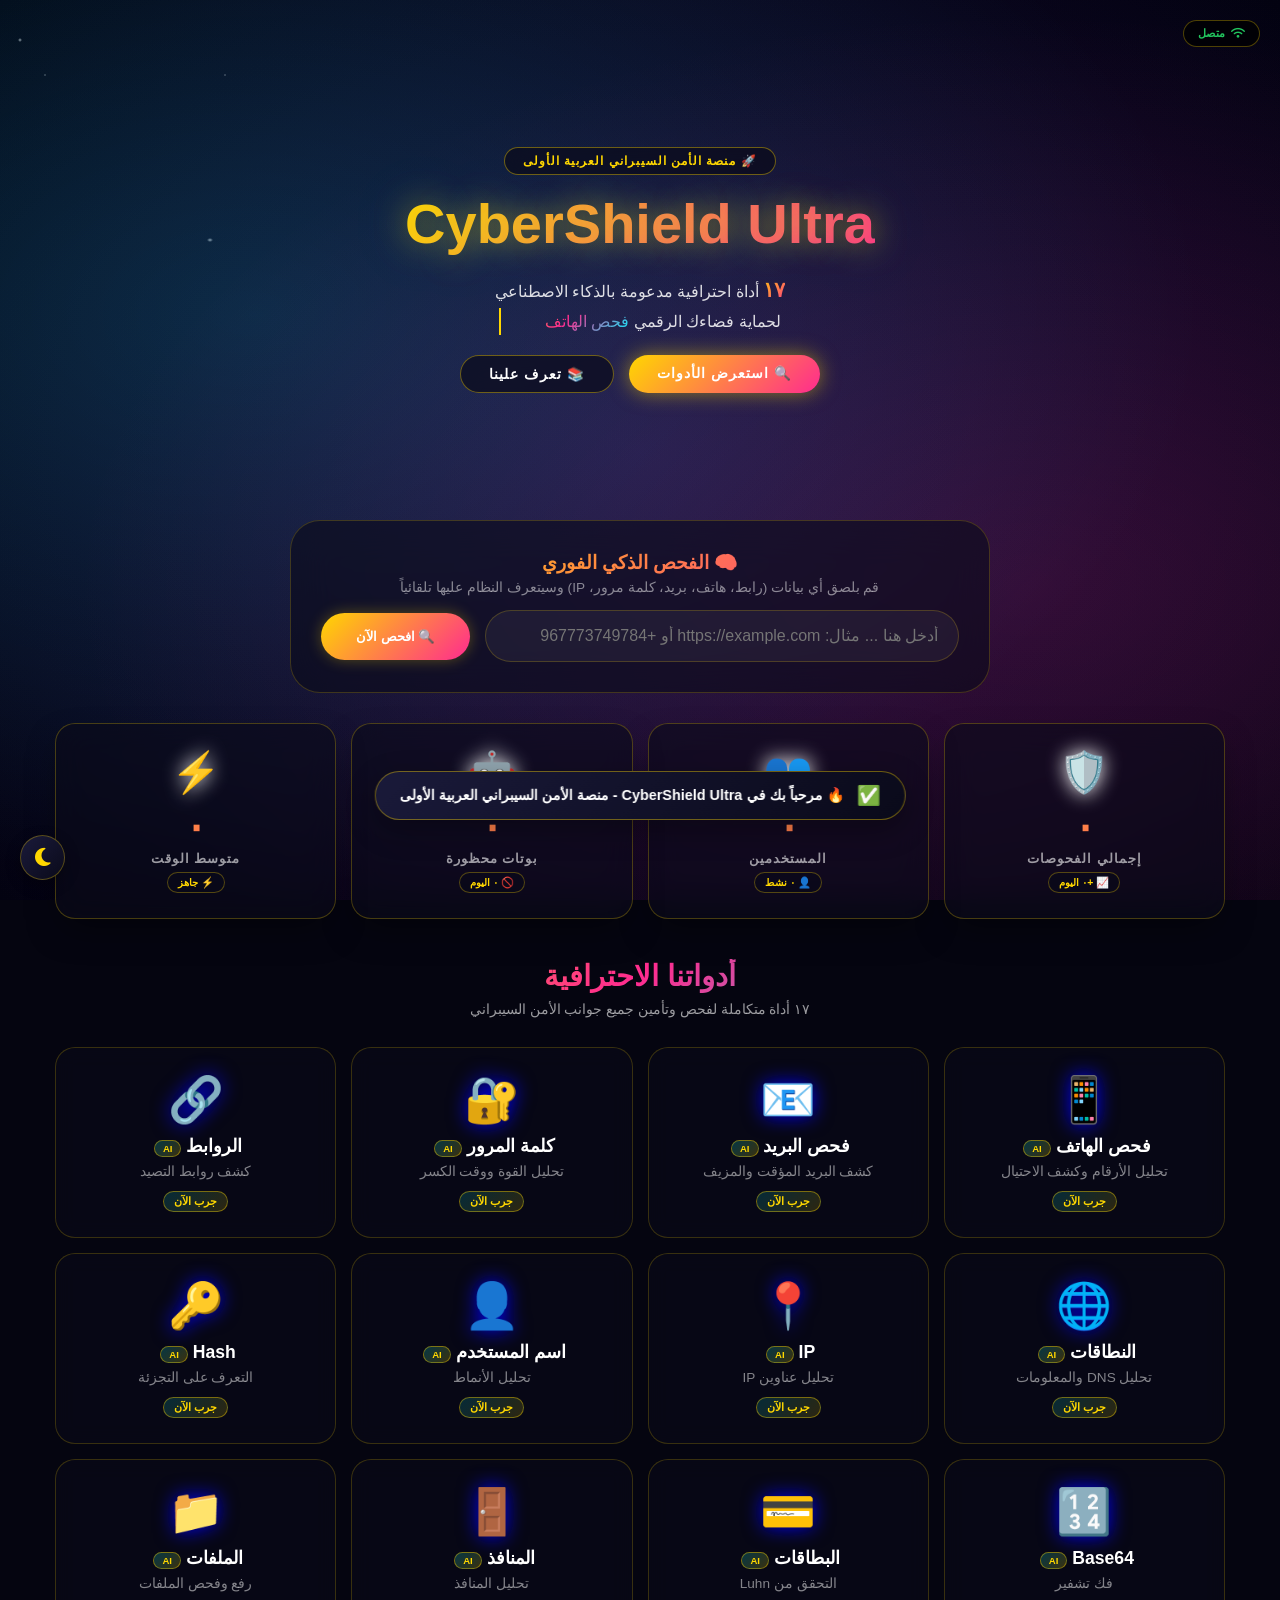
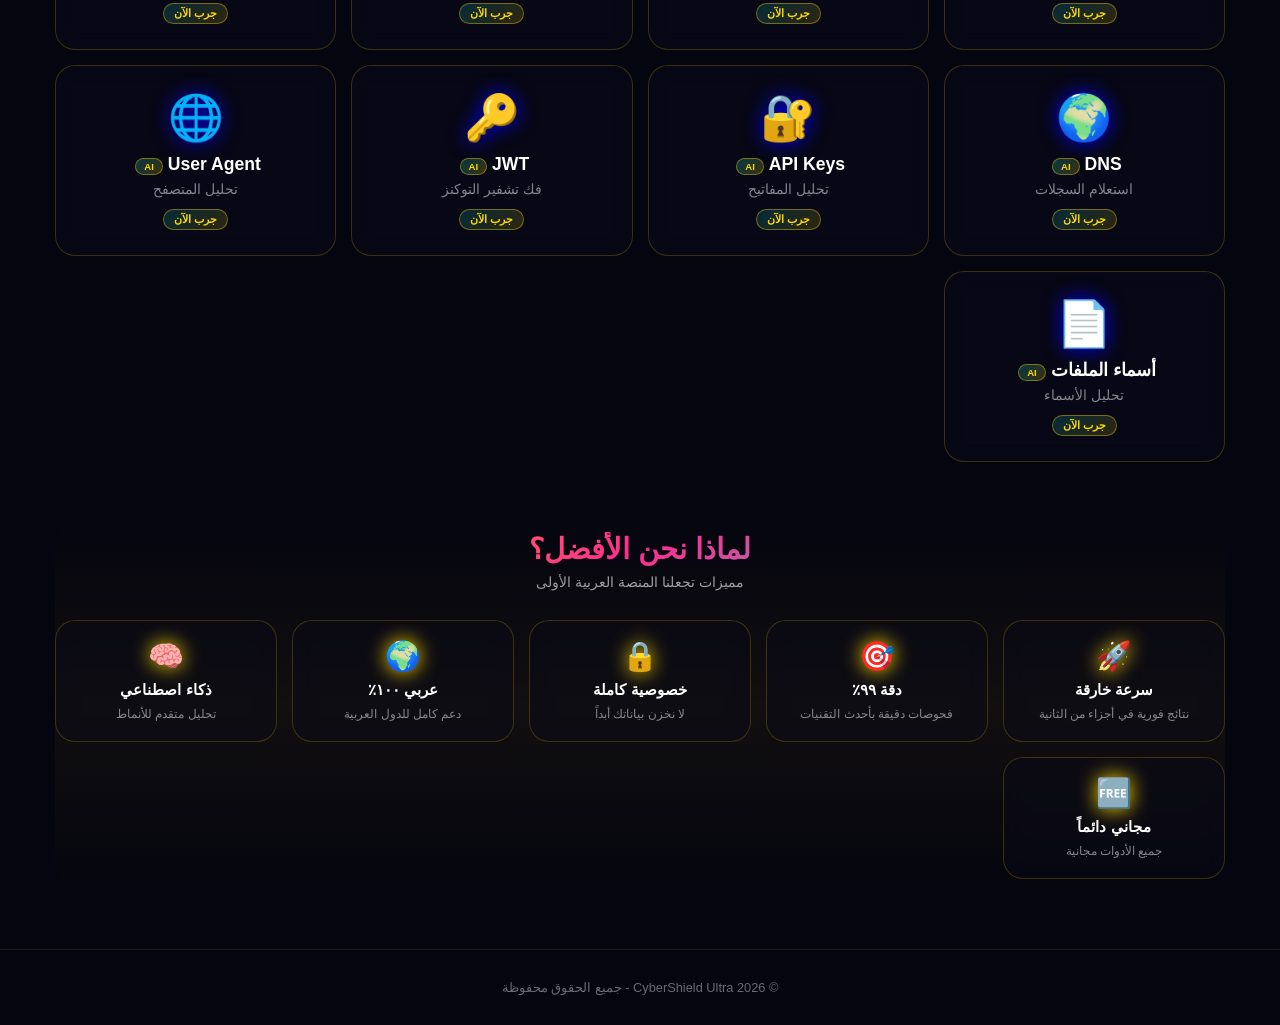
==== commit 12b63b43: "Add files via upload" ====
--- a/index.html
+++ b/index.html
@@ -40,8 +40,7 @@
 
     <style>
         /* ============================================================
-           CYBERSHIELD ULTRA - LEGENDARY ULTIMATE EDITION v7.0
-           (Keep all your original CSS untouched + New Scanner Styles)
+           CYBERSHIELD ULTRA - LEGENDARY ULTIMATE EDITION v7.1 (WIDE MOBILE)
            ============================================================ */
         :root {
             --primary-900: #050510;
@@ -170,36 +169,53 @@
         .btn-secondary { background: rgba(10, 10, 26, 0.7); backdrop-filter: blur(10px); border: 1px solid rgba(255, 215, 0, 0.4); color: #fff; }
         .btn-secondary:hover { background: rgba(255, 215, 0, 0.15); transform: translateY(-3px); border-color: #FFD700; }
 
-        /* Original Stats & Cards CSS */
-        .stats-legendary { display: grid; grid-template-columns: repeat(4, 1fr); gap: 15px; margin: 30px 20px; }
-        @media (max-width: 768px) { .stats-legendary { grid-template-columns: repeat(2, 1fr); } } @media (max-width: 480px) { .stats-legendary { grid-template-columns: 1fr; } }
-        .stat-card-legendary { background: rgba(10, 10, 26, 0.6); backdrop-filter: blur(15px); border: 1px solid rgba(255, 215, 0, 0.25); border-radius: 20px; padding: 18px 12px; text-align: center; transition: all 0.4s cubic-bezier(0.175, 0.885, 0.32, 1.275); position: relative; overflow: hidden; box-shadow: 0 15px 35px -10px rgba(0, 0, 0, 0.5); }
+        /* ============================================================
+           🛠️ WIDE STATS & TOOLS (تم التعديل هنا ليكون عريضاً)
+           ============================================================ */
+        .container { max-width: 1200px; margin: 0 auto; padding: 0 15px; }
+        
+        .stats-legendary { display: grid; grid-template-columns: repeat(4, 1fr); gap: 15px; margin: 30px 0; }
+        @media (max-width: 768px) { .stats-legendary { grid-template-columns: repeat(2, 1fr); gap: 12px; } } 
+        @media (max-width: 480px) { .stats-legendary { grid-template-columns: 1fr; } }
+        
+        .stat-card-legendary { background: rgba(10, 10, 26, 0.6); backdrop-filter: blur(15px); border: 1px solid rgba(255, 215, 0, 0.25); border-radius: 20px; padding: 25px 15px; text-align: center; transition: all 0.4s; position: relative; overflow: hidden; box-shadow: 0 15px 35px -10px rgba(0, 0, 0, 0.5); }
         .stat-card-legendary::before { content: ''; position: absolute; top: 0; left: 0; right: 0; height: 100%; background: linear-gradient(135deg, rgba(0, 243, 255, 0.1), rgba(255, 215, 0, 0.1)); transform: translateY(100%); transition: transform 0.4s ease; }
         .stat-card-legendary:hover::before { transform: translateY(0); }
         .stat-card-legendary:hover { transform: translateY(-5px); border-color: rgba(255, 215, 0, 0.5); box-shadow: 0 20px 40px -15px rgba(255, 215, 0, 0.4); }
-        .stat-icon { font-size: 1.8rem; margin-bottom: 8px; filter: drop-shadow(0 0 10px currentColor); animation: statFloat 3s ease-in-out infinite; }
+        .stat-icon { font-size: 2.5rem; margin-bottom: 10px; filter: drop-shadow(0 0 10px currentColor); animation: statFloat 3s ease-in-out infinite; }
         @keyframes statFloat { 0%, 100% { transform: translateY(0); } 50% { transform: translateY(-5px); } }
-        .stat-value { font-size: 1.8rem; font-weight: 900; background: linear-gradient(135deg, #FFD700, #ff2b8f); -webkit-background-clip: text; -webkit-text-fill-color: transparent; line-height: 1; margin-bottom: 5px; }
-        .stat-label { color: rgba(255, 255, 255, 0.6); font-size: 0.7rem; text-transform: uppercase; letter-spacing: 1px; font-weight: 600; margin-bottom: 6px; }
+        .stat-value { font-size: 2.5rem; font-weight: 900; background: linear-gradient(135deg, #FFD700, #ff2b8f); -webkit-background-clip: text; -webkit-text-fill-color: transparent; line-height: 1; margin-bottom: 5px; }
+        .stat-label { color: rgba(255, 255, 255, 0.6); font-size: 0.8rem; text-transform: uppercase; letter-spacing: 1px; font-weight: 600; margin-bottom: 6px; }
         .stat-trend { display: inline-block; padding: 3px 10px; background: rgba(10, 10, 26, 0.7); border: 1px solid rgba(255, 215, 0, 0.3); border-radius: 50px; color: #FFD700; font-size: 0.65rem; font-weight: 600; }
 
-        /* TOOLS & FEATURES */
-        .container { max-width: 1200px; margin: 0 auto; }
-        .tools-legendary { margin: 40px 20px; }
+        /* TOOLS & FEATURES (تم جعل البطاقات تعرض 2 في الهاتف لتكون عريضة) */
+        .tools-legendary { margin: 40px 0; }
         .section-header-legendary { text-align: center; margin-bottom: 30px; }
         .section-title-legendary { font-size: 1.8rem; font-weight: 800; margin-bottom: 8px; background: linear-gradient(135deg, #FFD700, #ff2b8f, #00f3ff); -webkit-background-clip: text; -webkit-text-fill-color: transparent; }
         .section-subtitle-legendary { color: rgba(255, 255, 255, 0.6); font-size: 0.85rem; max-width: 400px; margin: 0 auto; }
-        .tools-grid-legendary { display: grid; grid-template-columns: repeat(auto-fill, minmax(260px, 1fr)); gap: 15px; }
-        .tool-card-legendary { background: rgba(10, 10, 26, 0.5); backdrop-filter: blur(10px); border: 1px solid rgba(255, 215, 0, 0.2); border-radius: 20px; padding: 20px 15px; text-align: center; transition: all 0.4s cubic-bezier(0.175, 0.885, 0.32, 1.275); cursor: pointer; position: relative; overflow: hidden; text-decoration: none; display: block; }
+        
+        .tools-grid-legendary { 
+            display: grid; 
+            grid-template-columns: repeat(2, 1fr); /* تغيير جوهري: بطاقتين عريضتين على الهاتف */
+            gap: 15px; 
+        }
+        @media (min-width: 768px) { 
+            .tools-grid-legendary { grid-template-columns: repeat(3, 1fr); } 
+        }
+        @media (min-width: 1024px) { 
+            .tools-grid-legendary { grid-template-columns: repeat(4, 1fr); } 
+        }
+        
+        .tool-card-legendary { background: rgba(10, 10, 26, 0.5); backdrop-filter: blur(10px); border: 1px solid rgba(255, 215, 0, 0.2); border-radius: 20px; padding: 25px 15px; text-align: center; transition: all 0.4s; cursor: pointer; position: relative; overflow: hidden; text-decoration: none; display: block; width: 100%; height: 100%; }
         .tool-card-legendary::before { content: ''; position: absolute; top: 0; left: 0; right: 0; height: 100%; background: linear-gradient(135deg, rgba(0, 243, 255, 0.08), rgba(255, 215, 0, 0.08)); transform: translateY(100%); transition: transform 0.4s ease; z-index: 0; }
         .tool-card-legendary:hover { transform: translateY(-5px); border-color: #FFD700; box-shadow: 0 20px 35px -12px rgba(255, 215, 0, 0.3); }
         .tool-card-legendary:hover::before { transform: translateY(0); }
-        .tool-icon { font-size: 2.2rem; margin-bottom: 10px; position: relative; z-index: 1; filter: drop-shadow(0 0 10px currentColor); transition: all 0.3s ease; }
+        .tool-icon { font-size: 2.8rem; margin-bottom: 10px; position: relative; z-index: 1; filter: drop-shadow(0 0 10px currentColor); transition: all 0.3s ease; }
         .tool-card-legendary:hover .tool-icon { transform: scale(1.1) rotate(5deg); filter: drop-shadow(0 0 20px #FFD700); }
-        .tool-name { font-size: 1rem; font-weight: 700; color: #fff; margin-bottom: 5px; position: relative; z-index: 1; }
-        .tool-desc { color: rgba(255, 255, 255, 0.5); font-size: 0.75rem; line-height: 1.4; margin-bottom: 10px; position: relative; z-index: 1; }
-        .tool-badge { display: inline-block; padding: 3px 10px; background: linear-gradient(135deg, rgba(0, 243, 255, 0.15), rgba(255, 215, 0, 0.15)); border: 1px solid rgba(255, 215, 0, 0.4); border-radius: 50px; color: #FFD700; font-size: 0.65rem; font-weight: 600; position: relative; z-index: 1; }
-        .ai-badge { display: inline-flex; align-items: center; gap: 3px; background: linear-gradient(135deg, rgba(0, 243, 255, 0.2), rgba(255, 215, 0, 0.2)); border: 1px solid rgba(255, 215, 0, 0.4); border-radius: 50px; padding: 2px 8px; font-size: 0.55rem; font-weight: 600; color: #FFD700; margin-left: 5px; content: 'AI'; }
+        .tool-name { font-size: 1.1rem; font-weight: 700; color: #fff; margin-bottom: 5px; position: relative; z-index: 1; }
+        .tool-desc { color: rgba(255, 255, 255, 0.5); font-size: 0.85rem; line-height: 1.4; margin-bottom: 10px; position: relative; z-index: 1; }
+        .tool-badge { display: inline-block; padding: 3px 10px; background: linear-gradient(135deg, rgba(0, 243, 255, 0.15), rgba(255, 215, 0, 0.15)); border: 1px solid rgba(255, 215, 0, 0.4); border-radius: 50px; color: #FFD700; font-size: 0.7rem; font-weight: 600; position: relative; z-index: 1; }
+        .ai-badge { display: inline-flex; align-items: center; gap: 3px; background: linear-gradient(135deg, rgba(0, 243, 255, 0.2), rgba(255, 215, 0, 0.2)); border: 1px solid rgba(255, 215, 0, 0.4); border-radius: 50px; padding: 2px 8px; font-size: 0.6rem; font-weight: 600; color: #FFD700; margin-left: 5px; content: 'AI'; }
 
         /* NEW: Quick Scanner Box (Added with original aesthetics) */
         .scanner-box-legendary {
@@ -216,7 +232,7 @@
         #scannerResult pre { font-family: monospace; color: #a5f3fc; white-space: pre-wrap; word-wrap: break-word; margin: 0; }
         .scanner-loader { display: none; margin: 10px auto; width: 30px; height: 30px; border-radius: 50%; border: 3px solid rgba(255,255,255,0.1); border-top-color: #FFD700; animation: spin 1s linear infinite; }
 
-        .features-legendary { margin: 40px 20px; padding: 30px 0; background: linear-gradient(180deg, transparent, rgba(255, 215, 0, 0.05), transparent); border-radius: 50px; }
+        .features-legendary { margin: 40px 0; padding: 30px 0; background: linear-gradient(180deg, transparent, rgba(255, 215, 0, 0.05), transparent); border-radius: 50px; }
         .features-grid-legendary { display: grid; grid-template-columns: repeat(auto-fit, minmax(220px, 1fr)); gap: 15px; }
         .feature-item-legendary { background: rgba(10, 10, 26, 0.4); backdrop-filter: blur(10px); border: 1px solid rgba(255, 215, 0, 0.2); border-radius: 20px; padding: 18px; text-align: center; transition: all 0.4s ease; }
         .feature-item-legendary:hover { border-color: #FFD700; transform: translateY(-5px); box-shadow: 0 15px 30px -12px rgba(255, 215, 0, 0.3); }
